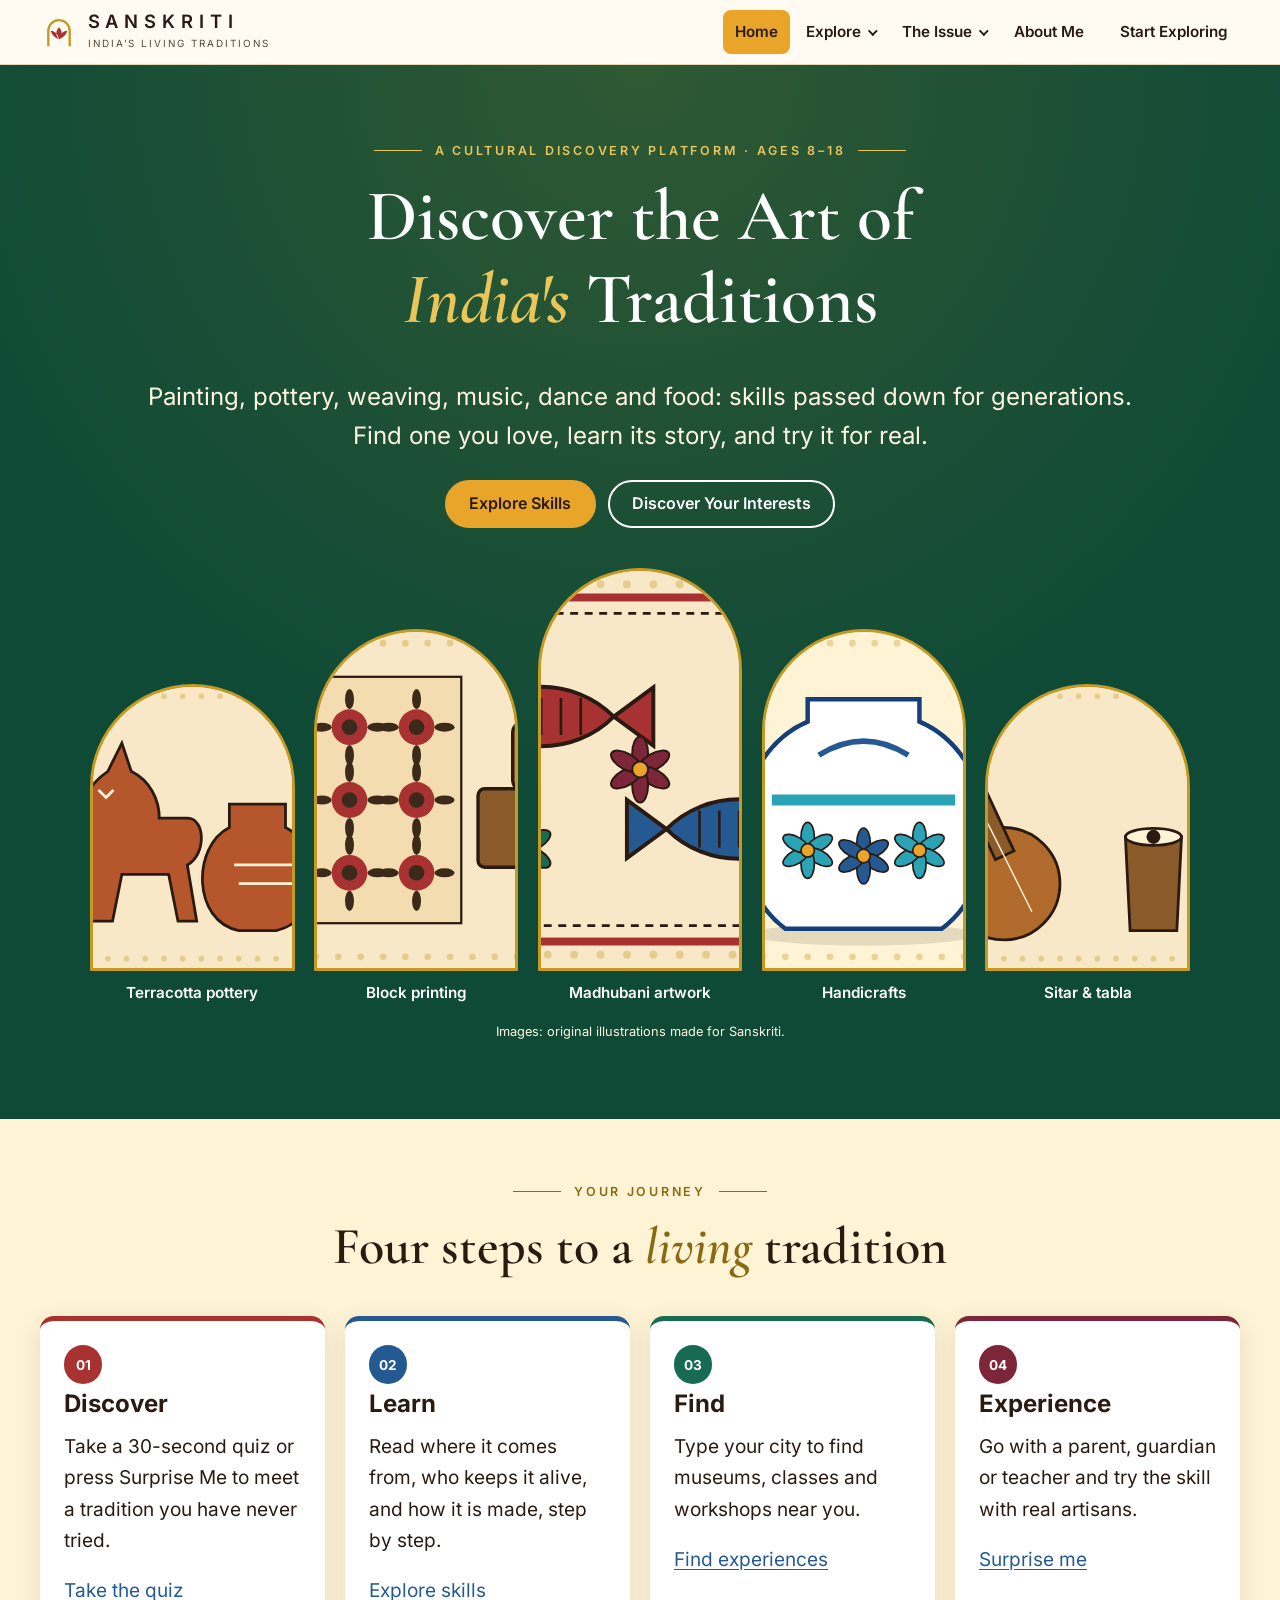
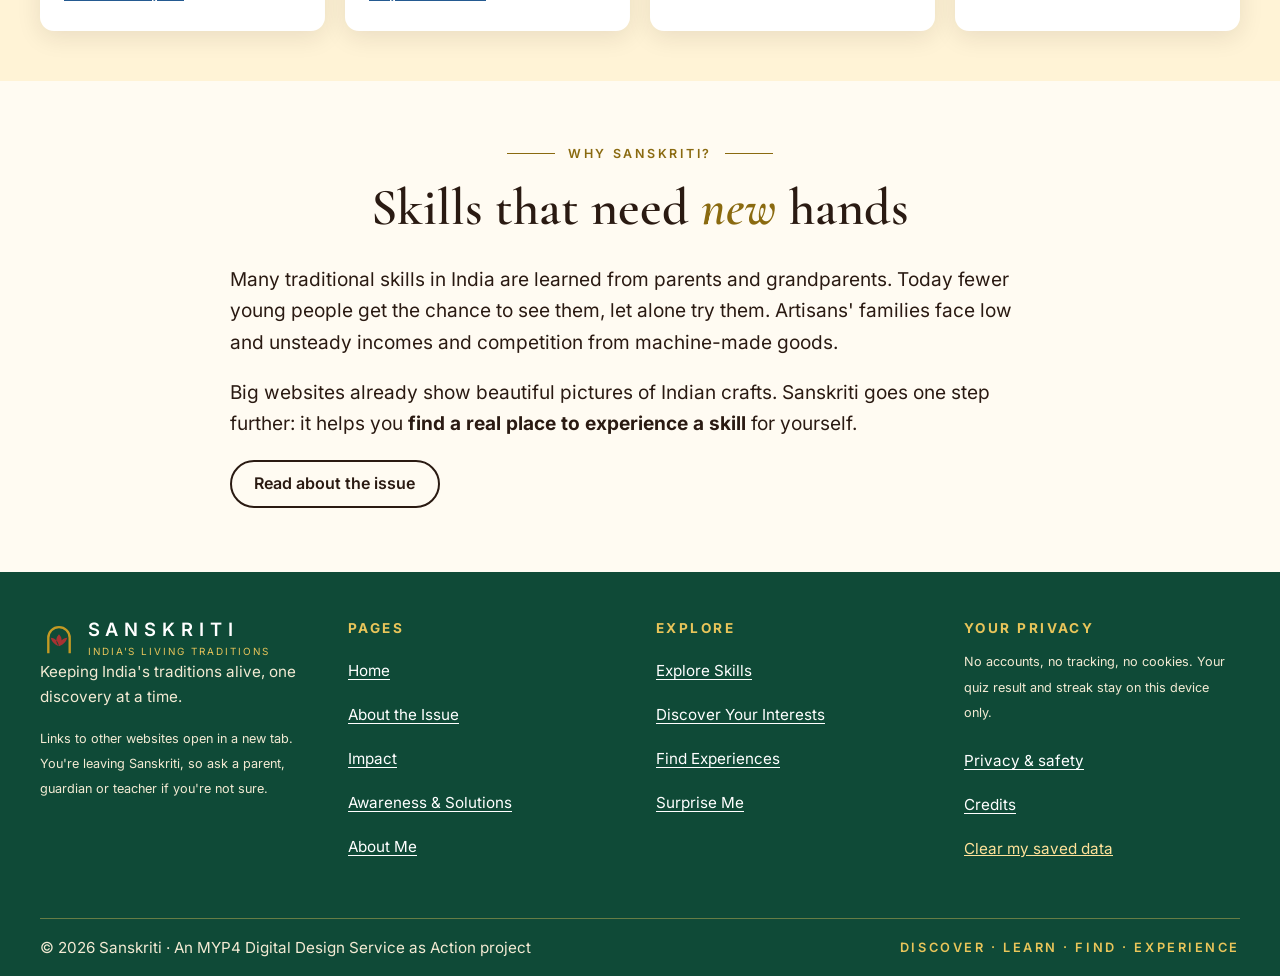
==== index.html @ 1e15ecbe "feat: home page with hero, five-arch row, journey strip and original illustrations Co-Authored-By: C" ====
<!doctype html>
<html lang="en">
<head>
<!-- @head (generated by tools/build-partials.mjs – edit there) -->
<meta charset="utf-8">
<meta name="viewport" content="width=device-width, initial-scale=1">
<meta http-equiv="Content-Security-Policy" content="default-src 'self'; script-src 'self' 'sha256-Du+OJKJSbdUgz5nrHeWWINvez6XKDDU/tyj/5c2uvwo='; style-src 'self'; img-src 'self' data:; font-src 'self'; connect-src 'self'; frame-src https://www.google.com; object-src 'none'; base-uri 'self'; form-action 'self'">
<meta name="referrer" content="strict-origin-when-cross-origin">
<title>Sanskriti – Discover India's Living Traditions</title>
<meta name="description" content="A friendly guide for ages 8–18 to discover, learn, find and experience traditional Indian arts, crafts, music, dance and food.">
<meta name="theme-color" content="#0F4A37">
<meta property="og:type" content="website">
<meta property="og:site_name" content="Sanskriti">
<meta property="og:title" content="Sanskriti – Discover India's Living Traditions">
<meta property="og:description" content="A friendly guide for ages 8–18 to discover, learn, find and experience traditional Indian arts, crafts, music, dance and food.">
<meta name="twitter:card" content="summary_large_image">
<meta property="og:image" content="assets/img/share.png">
<link rel="icon" href="assets/icons/favicon.svg" type="image/svg+xml">
<link rel="icon" href="assets/icons/favicon-32.png" sizes="32x32" type="image/png">
<link rel="apple-touch-icon" href="assets/icons/apple-touch-icon.png">
<link rel="manifest" href="manifest.webmanifest">
<link rel="preload" href="assets/fonts/cormorant-garamond-latin-600-normal.woff2" as="font" type="font/woff2" crossorigin>
<link rel="preload" href="assets/fonts/inter-latin-400-normal.woff2" as="font" type="font/woff2" crossorigin>
<link rel="stylesheet" href="assets/css/site.css">
<script>document.documentElement.classList.add('js')</script>
<script type="module" src="assets/js/main.js"></script>
<script type="application/ld+json">{"@context":"https://schema.org","@graph":[{"@type":"WebSite","name":"Sanskriti – India's Living Traditions","inLanguage":"en","description":"A friendly guide for ages 8–18 to discover, learn, find and experience traditional Indian arts, crafts, music, dance and food."},{"@type":"CreativeWork","name":"Sanskriti","about":"Traditional Indian arts, crafts, music, dance and food","audience":{"@type":"Audience","audienceType":"Young people aged 8–18"},"creator":{"@type":"Person","name":"Agastya"},"educationalUse":"MYP4 Digital Design project","isAccessibleForFree":true,"license":"https://opensource.org/licenses/MIT"}]}</script>
<!-- /@head -->
</head>
<body>
<!-- @header -->
<a class="skip-link" href="#main">Skip to content</a>
<header class="site-header">
  <div class="container header-inner">
    <a class="brand" href="index.html" aria-current="page"><svg viewBox="0 0 64 64" aria-hidden="true" focusable="false"><path d="M14 56V30a18 18 0 0 1 36 0v26" fill="none" stroke="#C49A24" stroke-width="4"/><path d="M32 24c-6 6-6 14 0 20 6-6 6-14 0-20Zm0 20c-8-2-12-8-14-14 8 0 12 6 14 14Zm0 0c8-2 12-8 14-14-8 0-12 6-14 14Z" fill="#A83232"/></svg><span><span class="brand-name">SANSKRITI</span><span class="brand-tag">INDIA'S LIVING TRADITIONS</span></span></a>
    <a class="streak" href="about.html#privacy" data-streak><span aria-hidden="true">🪔</span><span data-streak-text>0-day streak</span></a>
    <button class="menu-toggle btn btn-secondary" type="button" aria-expanded="false" aria-controls="site-nav"><span data-label>Menu</span></button>
    <nav id="site-nav" class="site-nav" aria-label="Main">
      <ul class="nav-list">
        <li><a href="index.html" aria-current="page">Home</a></li>
        <li class="has-sub"><button class="sub-toggle" type="button" aria-expanded="false" aria-controls="sub-explore">Explore</button>
          <ul class="sub" id="sub-explore">
            <li><a href="skills.html">Explore Skills</a></li>
            <li><a href="quiz.html">Discover Your Interests</a></li>
            <li><a href="experiences.html">Find Experiences</a></li>
            <li><a href="surprise.html">Surprise Me</a></li>
          </ul></li>
        <li class="has-sub"><button class="sub-toggle" type="button" aria-expanded="false" aria-controls="sub-issue">The Issue</button>
          <ul class="sub" id="sub-issue">
            <li><a href="issue.html">About the Issue</a></li>
            <li><a href="impact.html">Impact</a></li>
            <li><a href="solutions.html">Awareness &amp; Solutions</a></li>
          </ul></li>
        <li><a href="about.html">About Me</a></li>
        <li class="nav-cta"><a class="btn btn-primary" href="quiz.html">Start Exploring</a></li>
      </ul>
    </nav>
  </div>
</header>
<!-- /@header -->
<main id="main">
  <section class="hero on-dark" aria-labelledby="hero-title">
    <div class="container">
      <p class="eyebrow">A cultural discovery platform · Ages 8–18</p>
      <h1 id="hero-title">Discover the Art of <em>India's</em> Traditions</h1>
      <p class="lead">Painting, pottery, weaving, music, dance and food: skills passed down for generations. Find one you love, learn its story, and try it for real.</p>
      <div class="btn-row center"><a class="btn btn-primary" href="skills.html">Explore Skills</a><a class="btn btn-secondary" href="quiz.html">Discover Your Interests</a></div>
      <p class="match-banner" id="match-banner" role="status">Your match: <a href="quiz.html">your top tradition</a>. <a href="quiz.html">Retake the quiz</a></p>
      <ul class="arches" aria-label="Five traditions to start with">
        <li><a class="arch" href="skill.html?id=terracotta"><span class="arch-shape"><img src="assets/img/skills/terracotta.svg" alt="" width="400" height="300" decoding="async"></span><span class="arch-label">Terracotta pottery</span></a></li>
        <li><a class="arch" href="skill.html?id=bagru"><span class="arch-shape"><img src="assets/img/skills/bagru.svg" alt="" width="400" height="300" decoding="async"></span><span class="arch-label">Block printing</span></a></li>
        <li><a class="arch" href="skill.html?id=madhubani"><span class="arch-shape"><img src="assets/img/skills/madhubani.svg" alt="" width="400" height="300" fetchpriority="high"></span><span class="arch-label">Madhubani artwork</span></a></li>
        <li><a class="arch" href="skill.html?id=blue-pottery"><span class="arch-shape"><img src="assets/img/skills/blue-pottery.svg" alt="" width="400" height="300" decoding="async"></span><span class="arch-label">Handicrafts</span></a></li>
        <li><a class="arch" href="skill.html?id=sitar-tabla"><span class="arch-shape"><img src="assets/img/skills/sitar-tabla.svg" alt="" width="400" height="300" decoding="async"></span><span class="arch-label">Sitar &amp; tabla</span></a></li>
      </ul>
      <p class="arch-credit">Images: original illustrations made for Sanskriti.</p>
    </div>
  </section>

  <section class="reading" aria-labelledby="journey-title">
    <div class="container">
      <p class="eyebrow">Your journey</p>
      <h2 id="journey-title" class="center">Four steps to a <em>living</em> tradition</h2>
      <ol class="grid journey">
        <li class="card c-red reveal"><span class="badge">01</span><h3>Discover</h3><p>Take a 30-second quiz or press Surprise Me to meet a tradition you have never tried.</p><a href="quiz.html">Take the quiz</a></li>
        <li class="card c-blue reveal"><span class="badge">02</span><h3>Learn</h3><p>Read where it comes from, who keeps it alive, and how it is made, step by step.</p><a href="skills.html">Explore skills</a></li>
        <li class="card c-green reveal"><span class="badge">03</span><h3>Find</h3><p>Type your city to find museums, classes and workshops near you.</p><a href="experiences.html">Find experiences</a></li>
        <li class="card c-maroon reveal"><span class="badge">04</span><h3>Experience</h3><p>Go with a parent, guardian or teacher and try the skill with real artisans.</p><a href="surprise.html">Surprise me</a></li>
      </ol>
    </div>
  </section>

  <section aria-labelledby="why-title">
    <div class="narrow">
      <p class="eyebrow">Why Sanskriti?</p>
      <h2 id="why-title" class="center">Skills that need <em>new</em> hands</h2>
      <p>Many traditional skills in India are learned from parents and grandparents. Today fewer young people get the chance to see them, let alone try them. Artisans' families face low and unsteady incomes and competition from machine-made goods.</p>
      <p>Big websites already show beautiful pictures of Indian crafts. Sanskriti goes one step further: it helps you <strong>find a real place to experience a skill</strong> for yourself.</p>
      <div class="btn-row"><a class="btn btn-secondary" href="issue.html">Read about the issue</a></div>
    </div>
  </section>
</main>
<!-- @footer -->
<footer class="site-footer on-dark">
  <div class="container footer-grid">
    <div>
      <a class="brand" href="index.html"><svg viewBox="0 0 64 64" aria-hidden="true" focusable="false"><path d="M14 56V30a18 18 0 0 1 36 0v26" fill="none" stroke="#C49A24" stroke-width="4"/><path d="M32 24c-6 6-6 14 0 20 6-6 6-14 0-20Zm0 20c-8-2-12-8-14-14 8 0 12 6 14 14Zm0 0c8-2 12-8 14-14-8 0-12 6-14 14Z" fill="#A83232"/></svg><span><span class="brand-name">SANSKRITI</span><span class="brand-tag">INDIA'S LIVING TRADITIONS</span></span></a>
      <p>Keeping India's traditions alive, one discovery at a time.</p>
      <p><small>Links to other websites open in a new tab. You're leaving Sanskriti, so ask a parent, guardian or teacher if you're not sure.</small></p>
    </div>
    <div><h2>Pages</h2><ul>
      <li><a href="index.html">Home</a></li><li><a href="issue.html">About the Issue</a></li><li><a href="impact.html">Impact</a></li><li><a href="solutions.html">Awareness &amp; Solutions</a></li><li><a href="about.html">About Me</a></li></ul></div>
    <div><h2>Explore</h2><ul>
      <li><a href="skills.html">Explore Skills</a></li><li><a href="quiz.html">Discover Your Interests</a></li><li><a href="experiences.html">Find Experiences</a></li><li><a href="surprise.html">Surprise Me</a></li></ul></div>
    <div><h2>Your privacy</h2>
      <p><small>No accounts, no tracking, no cookies. Your quiz result and streak stay on this device only.</small></p>
      <ul><li><a href="about.html#privacy">Privacy &amp; safety</a></li><li><a href="about.html#credits">Credits</a></li></ul>
      <button type="button" class="linklike" data-clear-data hidden>Clear my saved data</button>
      <p id="clear-status" role="status"></p>
    </div>
  </div>
  <div class="container footer-strip">
    <span>© 2026 Sanskriti · An MYP4 Digital Design Service as Action project</span>
    <span class="journey-strip">Discover · Learn · Find · Experience</span>
  </div>
</footer>
<!-- /@footer -->
<script type="module" src="assets/js/home.js"></script>
</body>
</html>
---- assets/css/site.css ----
/* Generated by tools/build-partials.mjs from tokens/base/components/pages.css – edit those files. */
/* ==== tokens.css ==== */
/* Sanskriti design tokens. Palette hex values come from the project specification. */
@font-face{font-family:"Cormorant Garamond";font-style:normal;font-weight:600;font-display:swap;src:url("../fonts/cormorant-garamond-latin-600-normal.woff2") format("woff2")}
@font-face{font-family:"Cormorant Garamond";font-style:italic;font-weight:600;font-display:swap;src:url("../fonts/cormorant-garamond-latin-600-italic.woff2") format("woff2")}
@font-face{font-family:"Inter";font-style:normal;font-weight:400;font-display:swap;src:url("../fonts/inter-latin-400-normal.woff2") format("woff2")}
@font-face{font-family:"Inter";font-style:normal;font-weight:600;font-display:swap;src:url("../fonts/inter-latin-600-normal.woff2") format("woff2")}
@font-face{font-family:"Inter";font-style:normal;font-weight:700;font-display:swap;src:url("../fonts/inter-latin-700-normal.woff2") format("woff2")}

:root{
  /* Northern palette */
  --north-red:#A83232; --north-saffron:#E8A52A; --north-blue:#245A91; --north-cream:#F8E8C8;
  /* Southern palette */
  --south-green:#176B50; --south-gold:#C49A24; --south-maroon:#7D263A; --south-ivory:#FFF3D6;
  /* Accessible text variants (decorative originals above are kept for fills/borders) */
  --south-gold-text:#8A6A10;      /* gold as text on light backgrounds */
  --north-saffron-text:#8F5A00;   /* saffron as text on light backgrounds */
  --south-green-deep:#0F4A37;     /* hero / footer background, so gold text passes */
  /* Themed bands */
  --band-pink:#8E1F5A; --band-indigo:#22306B; --band-teal:#0B5B63;
  /* Neutrals */
  --page:#FFFBF2; --ink:#2A1A12; --ink-soft:#5A4636; --white:#FFFFFF; --line:#E6D6B4;
  /* Type */
  --font-serif:"Cormorant Garamond",Georgia,"Times New Roman",serif;
  --font-sans:"Inter",system-ui,-apple-system,"Segoe UI",Roboto,sans-serif;
  --step-0:clamp(1.0625rem,1rem + .3vw,1.1875rem);
  --step-1:clamp(1.25rem,1.1rem + .6vw,1.5rem);
  --step-2:clamp(1.6rem,1.3rem + 1.4vw,2.25rem);
  --step-3:clamp(2rem,1.5rem + 2.4vw,3.25rem);
  --step-4:clamp(2.4rem,1.7rem + 3.6vw,4.5rem);
  --measure:68ch;
  --radius:14px;
  --shadow:0 6px 24px rgba(42,26,18,.10);
  --focus:3px solid #1A5FB4;
}

/* ==== base.css ==== */
*,*::before,*::after{box-sizing:border-box}
html{-webkit-text-size-adjust:100%;scroll-padding-top:5rem}
body{margin:0;background:var(--page);color:var(--ink);font-family:var(--font-sans);font-size:var(--step-0);line-height:1.65}
img,svg{max-width:100%;height:auto;display:block}
h1,h2,h3{font-family:var(--font-serif);font-weight:600;line-height:1.15;margin:0 0 .5em;color:inherit}
h1{font-size:var(--step-4)} h2{font-size:var(--step-3)} h3{font-size:var(--step-1);font-family:var(--font-sans);font-weight:700;line-height:1.3}
h1 em,h2 em{font-style:italic;color:var(--south-gold-text)}
.on-dark h1 em,.on-dark h2 em{color:#E9C55A}
p,li{max-width:var(--measure)}
p{margin:0 0 1em}
a{color:var(--north-blue);text-underline-offset:.18em}
a:hover{color:var(--south-maroon)}
:focus-visible{outline:var(--focus);outline-offset:3px;border-radius:4px}
.on-dark :focus-visible{outline-color:#FFD76A}
.skip-link{position:absolute;left:1rem;top:-4rem;z-index:100;background:var(--ink);color:#fff;padding:.75rem 1rem;border-radius:8px;font-weight:600}
.skip-link:focus{top:1rem;color:#fff}
.visually-hidden{position:absolute!important;width:1px;height:1px;padding:0;margin:-1px;overflow:hidden;clip:rect(0 0 0 0);white-space:nowrap;border:0}
.container{width:min(100% - 2rem,1200px);margin-inline:auto}
.narrow{width:min(100% - 2rem,820px);margin-inline:auto}
section{padding-block:clamp(2.5rem,5vw,4.5rem)}
.reading{background:var(--south-ivory)}
.cream{background:var(--north-cream)}
.center{text-align:center}.center p{margin-inline:auto}
.lead{font-size:var(--step-1);color:var(--ink-soft)}
.source{font-size:.875rem;color:var(--ink-soft)}
@media (prefers-reduced-motion:reduce){*,*::before,*::after{animation:none!important;transition:none!important;scroll-behavior:auto!important}}

/* ==== components.css ==== */
/* ---------- Buttons ---------- */
.btn{display:inline-flex;align-items:center;justify-content:center;gap:.5rem;min-height:48px;min-width:44px;padding:.7rem 1.4rem;border-radius:999px;font:600 1rem/1.2 var(--font-sans);text-decoration:none;cursor:pointer;border:2px solid transparent;transition:transform .15s ease,background-color .15s ease}
.btn:hover{transform:translateY(-1px)}
.btn-primary{background:var(--north-saffron);color:var(--ink);border-color:var(--north-saffron)}
.btn-primary:hover{background:#F2B94A;color:var(--ink)}
.btn-secondary{background:transparent;color:var(--ink);border-color:var(--ink)}
.btn-secondary:hover{background:var(--ink);color:#fff}
.on-dark .btn-secondary{color:#fff;border-color:#fff}
.on-dark .btn-secondary:hover{background:#fff;color:var(--ink)}
.btn-row{display:flex;flex-wrap:wrap;gap:.75rem;margin-top:1.25rem}
.center .btn-row{justify-content:center}
.linklike{background:none;border:0;padding:.5rem 0;min-height:44px;font:inherit;color:var(--north-blue);text-decoration:underline;cursor:pointer}
.on-dark .linklike{color:#FFE29A}

/* ---------- Header ---------- */
.site-header{position:sticky;top:0;z-index:50;background:rgba(255,251,242,.97);border-bottom:1px solid var(--line);backdrop-filter:saturate(1.2) blur(6px)}
.header-inner{display:flex;align-items:center;gap:1rem;min-height:64px}
.brand{display:flex;align-items:center;gap:.6rem;text-decoration:none;color:var(--ink);margin-right:auto}
.brand svg{width:38px;height:38px;flex:none}
.brand-name{display:block;font:600 1.15rem/1 var(--font-sans);letter-spacing:.32em}
.brand-tag{display:block;font-size:.62rem;letter-spacing:.2em;color:var(--ink-soft);margin-top:.3rem}
.streak{display:none;align-items:center;gap:.3rem;font-size:.85rem;font-weight:600;background:var(--north-cream);border:1px solid var(--south-gold);color:var(--ink);border-radius:999px;padding:.3rem .7rem}
.streak.is-on{display:inline-flex}
.menu-toggle{display:none}
.nav-list{list-style:none;margin:0;padding:0;display:flex;flex-wrap:wrap;align-items:center;gap:.25rem}
.nav-list a,.sub-toggle{display:flex;align-items:center;min-height:44px;padding:.4rem .75rem;border-radius:8px;color:var(--ink);text-decoration:none;font:600 .95rem/1.2 var(--font-sans);background:none;border:0;cursor:pointer}
.nav-list a:hover,.sub-toggle:hover{background:var(--north-cream);color:var(--ink)}
.nav-list a[aria-current="page"],.has-sub.is-current>.sub-toggle{background:var(--north-saffron);color:var(--ink)}
.sub-toggle::after{content:"";width:.45em;height:.45em;margin-left:.45em;border-right:2px solid currentColor;border-bottom:2px solid currentColor;transform:rotate(45deg) translateY(-2px)}
.has-sub{position:relative}
.sub{list-style:none;margin:0;padding:.4rem;position:absolute;top:100%;left:0;min-width:15rem;background:#fff;border:1px solid var(--line);border-radius:12px;box-shadow:var(--shadow);display:none}
.has-sub:hover>.sub,.has-sub:focus-within>.sub,.sub-toggle[aria-expanded="true"]+.sub{display:block}
.js .has-sub:hover>.sub{display:none}
.js .sub-toggle[aria-expanded="true"]+.sub{display:block}
.nav-cta{margin-left:.5rem}
@media (max-width:899px){
  .js .menu-toggle{display:inline-flex}
  .js .site-nav{display:none;position:absolute;left:0;right:0;top:100%;background:var(--page);border-bottom:1px solid var(--line);box-shadow:var(--shadow);max-height:calc(100vh - 64px);overflow:auto}
  .js .site-nav.is-open{display:block}
  .js .nav-list{flex-direction:column;align-items:stretch;padding:1rem}
  .js .sub{position:static;box-shadow:none;border:0;padding-left:1rem}
  .nav-cta{margin:.5rem 0 0}
  .header-inner{flex-wrap:wrap}
  html:not(.js) .site-nav{width:100%;padding-bottom:.5rem}
  .brand-tag{display:none}
}

/* ---------- Eyebrow ---------- */
.eyebrow{display:flex;align-items:center;justify-content:center;gap:.8rem;font:600 .78rem/1.4 var(--font-sans);letter-spacing:.22em;text-transform:uppercase;color:var(--south-gold-text);margin:0 auto 1rem;max-width:none;text-align:center}
.eyebrow::before,.eyebrow::after{content:"";height:1px;flex:0 1 3rem;background:currentColor}
.on-dark .eyebrow{color:#E9C55A}
.eyebrow.left{justify-content:flex-start}

/* ---------- Bands (themed page headers) ---------- */
.band{position:relative;color:#fff;overflow:hidden;padding-block:clamp(2.5rem,6vw,4.5rem) clamp(3rem,6vw,5rem)}
.band p{color:#FFF6E2}
.band .art{position:absolute;right:max(1rem,4vw);bottom:0;width:clamp(120px,22vw,280px);opacity:.9;pointer-events:none}
.band .band-text{position:relative;max-width:40rem}
.band::after{content:"";position:absolute;left:0;right:0;bottom:0;height:14px}
.band-home{background:var(--south-green-deep)}
.band-issue{background:var(--band-pink)}
.band-issue::after{background:repeating-linear-gradient(135deg,#E8A52A 0 8px,#8E1F5A 8px 14px,#F8E8C8 14px 20px,#8E1F5A 20px 26px)}
.band-impact{background:var(--band-indigo)}
.band-impact::after{background:linear-gradient(135deg,transparent 33%,#E8A52A 33% 50%,transparent 50%) 0 0/20px 14px,linear-gradient(45deg,transparent 33%,#F8E8C8 33% 50%,transparent 50%) 10px 0/20px 14px}
.band-solutions{background:var(--south-maroon)}
.band-solutions::after{background:linear-gradient(#C49A24 0 4px,#176B50 4px 10px,#C49A24 10px)}
.band-about{background:var(--band-teal)}
.band-about::after{background:radial-gradient(circle,#FFF3D6 2px,transparent 3px) 0 0/16px 14px}
.band-explore{background:var(--north-blue)}
.band-explore::after{background:repeating-linear-gradient(90deg,#E8A52A 0 12px,#245A91 12px 18px)}
.breadcrumb ol{list-style:none;display:flex;flex-wrap:wrap;gap:.4rem;padding:0;margin:0 0 1.25rem;font-size:.9rem}
.breadcrumb li+li::before{content:"/";margin-right:.4rem;opacity:.8}
.breadcrumb a{color:#FFE29A}
.breadcrumb [aria-current]{color:#fff}

/* ---------- Arches ---------- */
.arches{display:grid;grid-template-columns:repeat(5,1fr);gap:clamp(.5rem,1.5vw,1.25rem);align-items:end;max-width:1100px;margin:2.5rem auto 0;padding:0;list-style:none}
.arch{display:flex;flex-direction:column;text-decoration:none;color:inherit}
.arch-shape{border-radius:999px 999px 10px 10px;overflow:hidden;border:3px solid var(--south-gold);background:var(--north-cream);transition:transform .2s ease}
.arch:hover .arch-shape{transform:translateY(-4px)}
.arch-shape svg{width:100%;height:100%;object-fit:cover}
.arch-label{display:block;text-align:center;font-weight:600;font-size:.95rem;margin-top:.6rem;color:#fff}
.arches li:nth-child(1) .arch-shape,.arches li:nth-child(5) .arch-shape{aspect-ratio:3/4.2}
.arches li:nth-child(2) .arch-shape,.arches li:nth-child(4) .arch-shape{aspect-ratio:3/5}
.arches li:nth-child(3) .arch-shape{aspect-ratio:3/5.9}
.arch-credit{text-align:center;font-size:.8rem;color:#EADFC6;margin-top:1rem}
@media (max-width:699px){.arches{grid-template-columns:repeat(2,1fr);align-items:start}.arches li:nth-child(3){grid-column:1/-1;width:60%;margin-inline:auto}.arches li .arch-shape{aspect-ratio:3/4!important}}

/* ---------- Cards ---------- */
.grid{display:grid;gap:1.25rem;grid-template-columns:repeat(auto-fit,minmax(min(100%,16rem),1fr));padding:0;list-style:none;margin:1.5rem 0 0}
.card{position:relative;background:#fff;border-radius:var(--radius);box-shadow:var(--shadow);padding:1.5rem;border-top:5px solid var(--c,var(--south-gold))}
.card h3{margin-top:.25rem}
.card p:last-child{margin-bottom:0}
.badge{display:inline-grid;place-items:center;width:2.4rem;height:2.4rem;border-radius:50%;background:var(--c,var(--south-gold));color:#fff;font:700 .85rem var(--font-sans)}
.c-red{--c:var(--north-red)}.c-blue{--c:var(--north-blue)}.c-green{--c:var(--south-green)}.c-maroon{--c:var(--south-maroon)}.c-gold{--c:#8A6A10}.c-teal{--c:var(--band-teal)}
.journey{counter-reset:j}
.tag{display:inline-block;font-size:.8rem;font-weight:600;padding:.2rem .65rem;border-radius:999px;background:var(--north-cream);color:var(--ink);margin:0 .3rem .3rem 0}

/* Skill cards */
.skill-card{display:flex;flex-direction:column;background:#fff;border-radius:var(--radius);box-shadow:var(--shadow);overflow:hidden;text-decoration:none;color:inherit;height:100%}
.skill-card .thumb{aspect-ratio:4/3;background:var(--north-cream);border-bottom:3px solid var(--south-gold)}
.skill-card .thumb svg{width:100%;height:100%}
.skill-card .body{padding:1rem 1.25rem 1.25rem}
.skill-card h3{margin:.2rem 0 .4rem}
.skill-card p{font-size:.95rem;margin:0}
.skill-card:hover h3{text-decoration:underline}

/* Stat tiles */
.stats{display:grid;gap:1.25rem;grid-template-columns:repeat(auto-fit,minmax(min(100%,15rem),1fr));list-style:none;padding:0;margin:1.5rem 0 0}
.stat{background:#fff;border-radius:var(--radius);padding:1.5rem;box-shadow:var(--shadow);border-left:6px solid var(--band-indigo)}
.stat-num{display:block;font:600 var(--step-3)/1 var(--font-serif);color:var(--band-indigo)}
.stat p{margin:.6rem 0}

/* Quote */
.quote{background:var(--south-maroon);color:#fff;border-radius:var(--radius);padding:1.75rem 2rem;margin:1.5rem 0}
.quote blockquote{margin:0;font:italic 600 var(--step-1)/1.4 var(--font-serif)}
.quote figcaption{margin-top:1rem;font-size:.9rem;color:#FFE7C2}
.quote a{color:#FFE29A}

/* Split layout */
.split{display:grid;gap:2rem;align-items:center}
@media (min-width:900px){.split{grid-template-columns:1fr 1.3fr}}
.arch-figure{border-radius:999px 999px 14px 14px;overflow:hidden;border:4px solid var(--south-gold);max-width:340px;margin-inline:auto;aspect-ratio:3/4}
.arch-figure svg{width:100%;height:100%}

/* Forms */
label{font-weight:600;display:block;margin-bottom:.35rem}
input[type=text],select{font:inherit;width:100%;min-height:48px;padding:.6rem .8rem;border:2px solid var(--ink-soft);border-radius:10px;background:#fff;color:var(--ink)}
.field{margin-bottom:1rem}
.filters{display:grid;gap:1rem;grid-template-columns:repeat(auto-fit,minmax(min(100%,14rem),1fr));background:#fff;padding:1.25rem;border-radius:var(--radius);box-shadow:var(--shadow)}
.chips{display:flex;flex-wrap:wrap;gap:.5rem;border:0;padding:0;margin:0}
.chips legend{font-weight:600;margin-bottom:.4rem}
.chip{position:relative}
.chip input{position:absolute;opacity:0;inset:0;width:100%;height:100%;margin:0;cursor:pointer}
.chip span{display:inline-flex;align-items:center;min-height:44px;padding:.4rem 1rem;border-radius:999px;border:2px solid var(--ink-soft);font-weight:600;font-size:.95rem}
.chip input:checked+span{background:var(--south-green);border-color:var(--south-green);color:#fff}
.chip input:focus-visible+span{outline:var(--focus);outline-offset:2px}
.note{background:var(--north-cream);border-left:5px solid var(--north-saffron);padding:1rem 1.25rem;border-radius:8px;margin:1.25rem 0}
.note p:last-child{margin:0}
.ext::after{content:"";display:inline-block;width:.8em;height:.8em;margin-left:.25em;background:currentColor;-webkit-mask:url("data:image/svg+xml,%3Csvg xmlns='http://www.w3.org/2000/svg' viewBox='0 0 24 24'%3E%3Cpath d='M14 3h7v7h-2V6.4l-9.3 9.3-1.4-1.4L17.6 5H14V3zM5 5h6v2H5v12h12v-6h2v8H3V5h2z'/%3E%3C/svg%3E") center/contain no-repeat;mask:url("data:image/svg+xml,%3Csvg xmlns='http://www.w3.org/2000/svg' viewBox='0 0 24 24'%3E%3Cpath d='M14 3h7v7h-2V6.4l-9.3 9.3-1.4-1.4L17.6 5H14V3zM5 5h6v2H5v12h12v-6h2v8H3V5h2z'/%3E%3C/svg%3E") center/contain no-repeat}

/* ---------- Footer ---------- */
.site-footer{background:var(--south-green-deep);color:#F3EAD3;padding-top:3rem;font-size:.95rem}
.site-footer a{color:#fff}
.site-footer a:hover{color:#FFE29A}
.footer-grid{display:grid;gap:2rem;grid-template-columns:repeat(auto-fit,minmax(min(100%,13rem),1fr))}
.site-footer .brand{color:#fff}
.site-footer .brand-tag{color:#E9C55A;display:block}
.site-footer h2{font:700 .85rem var(--font-sans);letter-spacing:.18em;text-transform:uppercase;color:#E9C55A;margin-bottom:.8rem}
.site-footer ul{list-style:none;padding:0;margin:0}
.site-footer li a{display:inline-flex;min-height:44px;align-items:center}
.footer-strip{margin-top:2rem;border-top:1px solid rgba(233,197,90,.4);padding:1rem 0;display:flex;flex-wrap:wrap;gap:.5rem 1.5rem;justify-content:space-between;align-items:center}
.footer-strip .journey-strip{letter-spacing:.2em;text-transform:uppercase;font-weight:600;color:#E9C55A;font-size:.8rem}
.reveal{opacity:1}
.arch-shape img,.arch-figure img,.thumb img{width:100%;height:100%;object-fit:cover}
.btn-row.center{justify-content:center}
@media (prefers-reduced-motion:no-preference){.js .reveal{transform:translateY(14px);transition:transform .5s ease}.js .reveal.in{transform:none}}

/* ==== pages.css ==== */
/* Home hero */
.hero{background:var(--south-green-deep);color:#fff;padding-block:clamp(2.5rem,6vw,5rem) clamp(2.5rem,5vw,4rem);text-align:center;background-image:radial-gradient(circle at 50% 0,rgba(196,154,36,.18),transparent 60%)}
.hero h1{max-width:18ch;margin-inline:auto}
.hero p{color:#FFF6E2;margin-inline:auto}
.match-banner{display:none;margin:1.25rem auto 0;background:rgba(255,243,214,.12);border:1px solid #E9C55A;border-radius:12px;padding:.75rem 1rem;max-width:36rem}
.match-banner.is-on{display:block}
.match-banner a{color:#FFE29A}
/* Quiz */
.quiz{background:#fff;border-radius:var(--radius);box-shadow:var(--shadow);padding:clamp(1.25rem,4vw,2.5rem)}
.progress{height:10px;background:var(--north-cream);border-radius:999px;overflow:hidden;margin:.5rem 0 1.5rem}
.progress span{display:block;height:100%;background:var(--south-green);transition:width .3s ease}
.options{display:grid;gap:.75rem;grid-template-columns:repeat(auto-fit,minmax(min(100%,15rem),1fr));border:0;padding:0;margin:0}
.options legend{font:600 var(--step-2)/1.2 var(--font-serif);margin-bottom:1rem;padding:0}
.option{position:relative}
.option input{position:absolute;opacity:0;inset:0;width:100%;height:100%;margin:0;cursor:pointer}
.option span{display:flex;align-items:center;gap:.7rem;min-height:56px;padding:.8rem 1rem;border:2px solid var(--line);border-radius:12px;font-weight:600;background:var(--page)}
.option input:checked+span{border-color:var(--south-green);background:#E5F2EC}
.option input:focus-visible+span{outline:var(--focus);outline-offset:2px}
.quiz-nav{display:flex;justify-content:space-between;gap:1rem;margin-top:1.5rem;flex-wrap:wrap}
.results{display:grid;gap:1.25rem;grid-template-columns:repeat(auto-fit,minmax(min(100%,16rem),1fr));margin-top:1rem}
.result{background:var(--page);border-radius:var(--radius);padding:1.25rem;border:2px solid var(--line)}
.result.top{border-color:var(--south-gold);background:var(--south-ivory)}
.result .arch-figure{max-width:180px;margin-bottom:1rem}
/* Surprise */
.surprise-stage{min-height:8rem}
@media (prefers-reduced-motion:no-preference){.pop{animation:pop .45s ease}@keyframes pop{from{opacity:0;transform:scale(.94)}to{opacity:1;transform:none}}}
/* Skill detail */
.detail-hero{display:grid;gap:2rem;align-items:center}
@media (min-width:900px){.detail-hero{grid-template-columns:1fr 1.2fr}}
.steps{counter-reset:s;list-style:none;padding:0}
.steps li{counter-increment:s;position:relative;padding-left:3rem;margin-bottom:.9rem}
.steps li::before{content:counter(s,decimal-leading-zero);position:absolute;left:0;top:0;width:2.2rem;height:2.2rem;border-radius:50%;background:var(--south-green);color:#fff;display:grid;place-items:center;font:700 .8rem var(--font-sans)}
/* Experiences */
.map-wrap{position:relative;aspect-ratio:16/10;background:var(--north-cream);border-radius:var(--radius);overflow:hidden;border:2px solid var(--line)}
.map-wrap iframe{width:100%;height:100%;border:0}
.map-facade{display:grid;place-items:center;text-align:center;height:100%;padding:1.5rem}
.place{background:#fff;border-radius:var(--radius);box-shadow:var(--shadow);padding:1.25rem;border-top:5px solid var(--north-blue)}
.place .meta{font-size:.85rem;color:var(--ink-soft)}
/* Timeline */
.timeline{list-style:none;padding:0;display:grid;gap:1rem;grid-template-columns:repeat(auto-fit,minmax(min(100%,12rem),1fr))}
.timeline li{background:#fff;border-radius:var(--radius);padding:1.25rem;box-shadow:var(--shadow);border-top:5px solid var(--band-teal)}
.signature{font:italic 600 var(--step-2) var(--font-serif);color:var(--band-teal)}
.pledges{list-style:none;padding:0}
.pledges label{display:flex;gap:.8rem;align-items:flex-start;font-weight:600;padding:.6rem 0;min-height:44px;cursor:pointer}
.pledges input{width:1.5rem;height:1.5rem;flex:none;margin-top:.15rem;accent-color:var(--south-green)}
.notfound{min-height:60vh;display:grid;place-items:center;text-align:center}
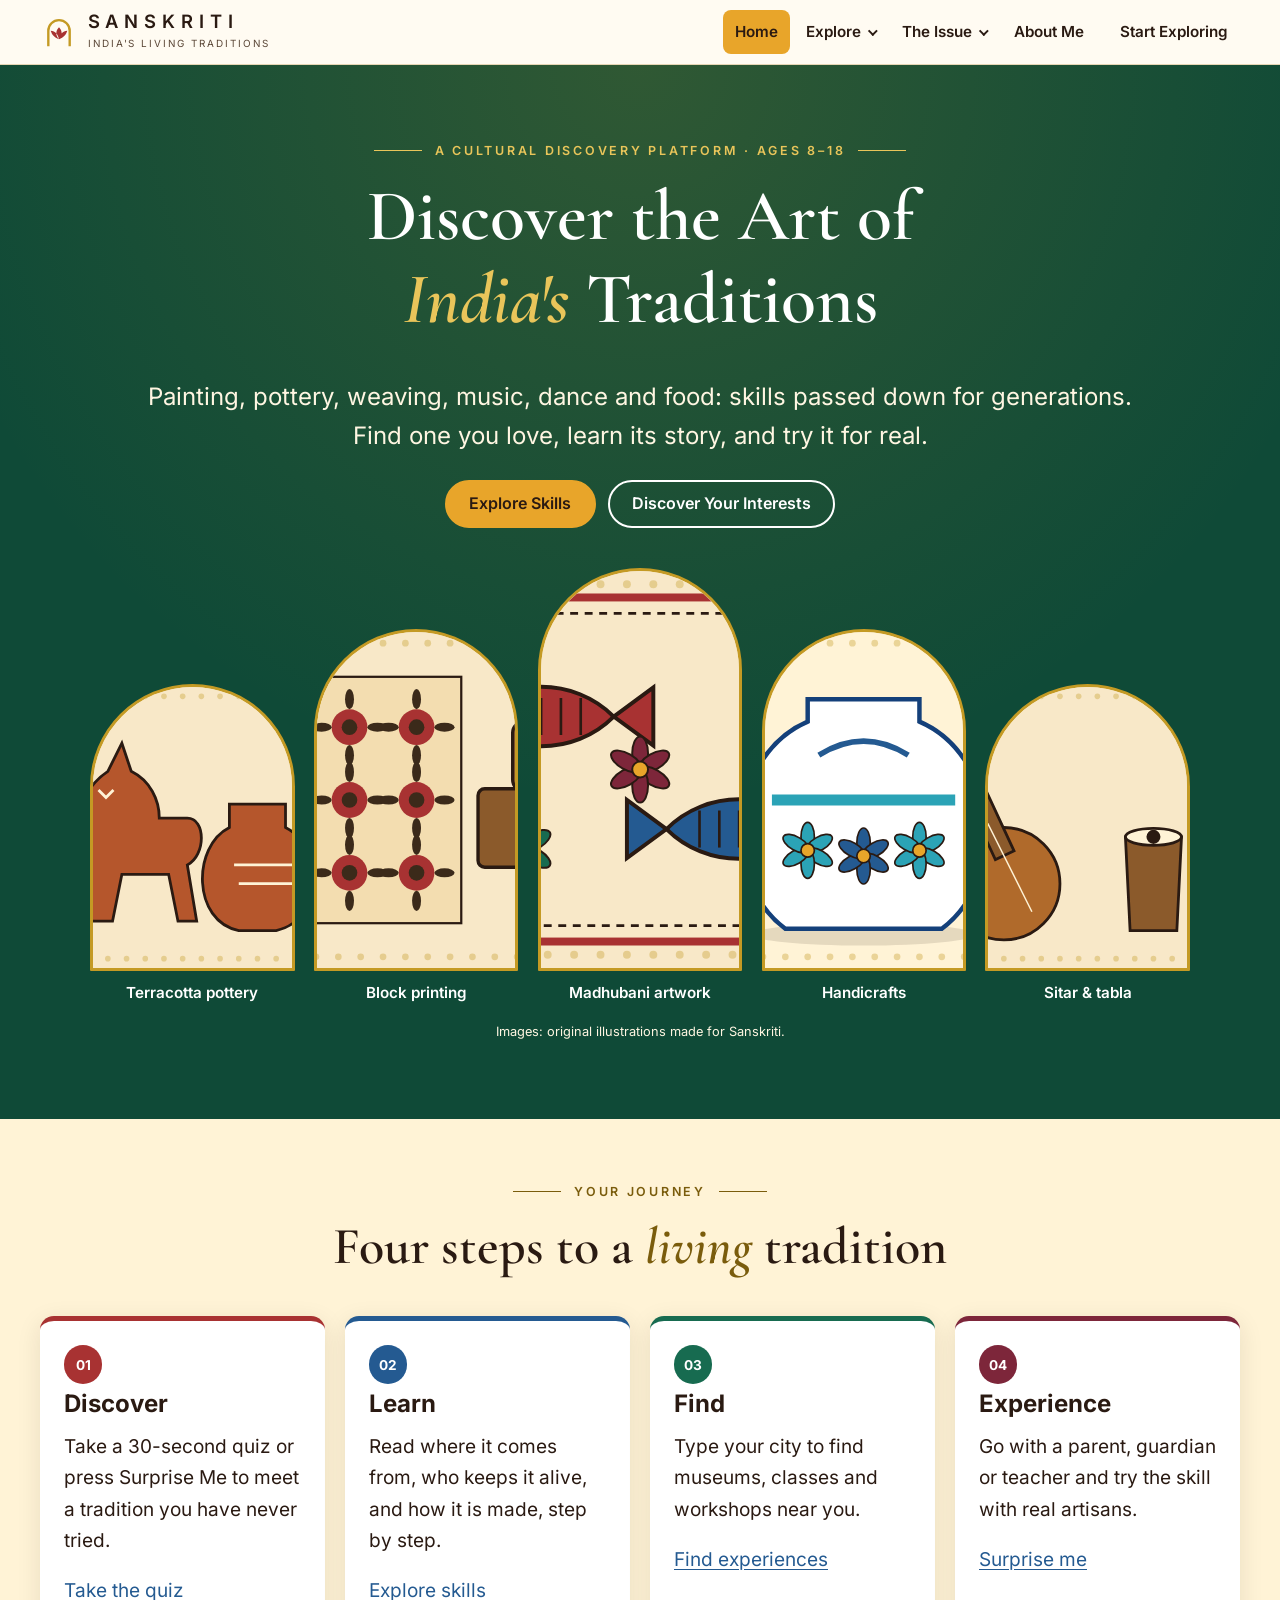
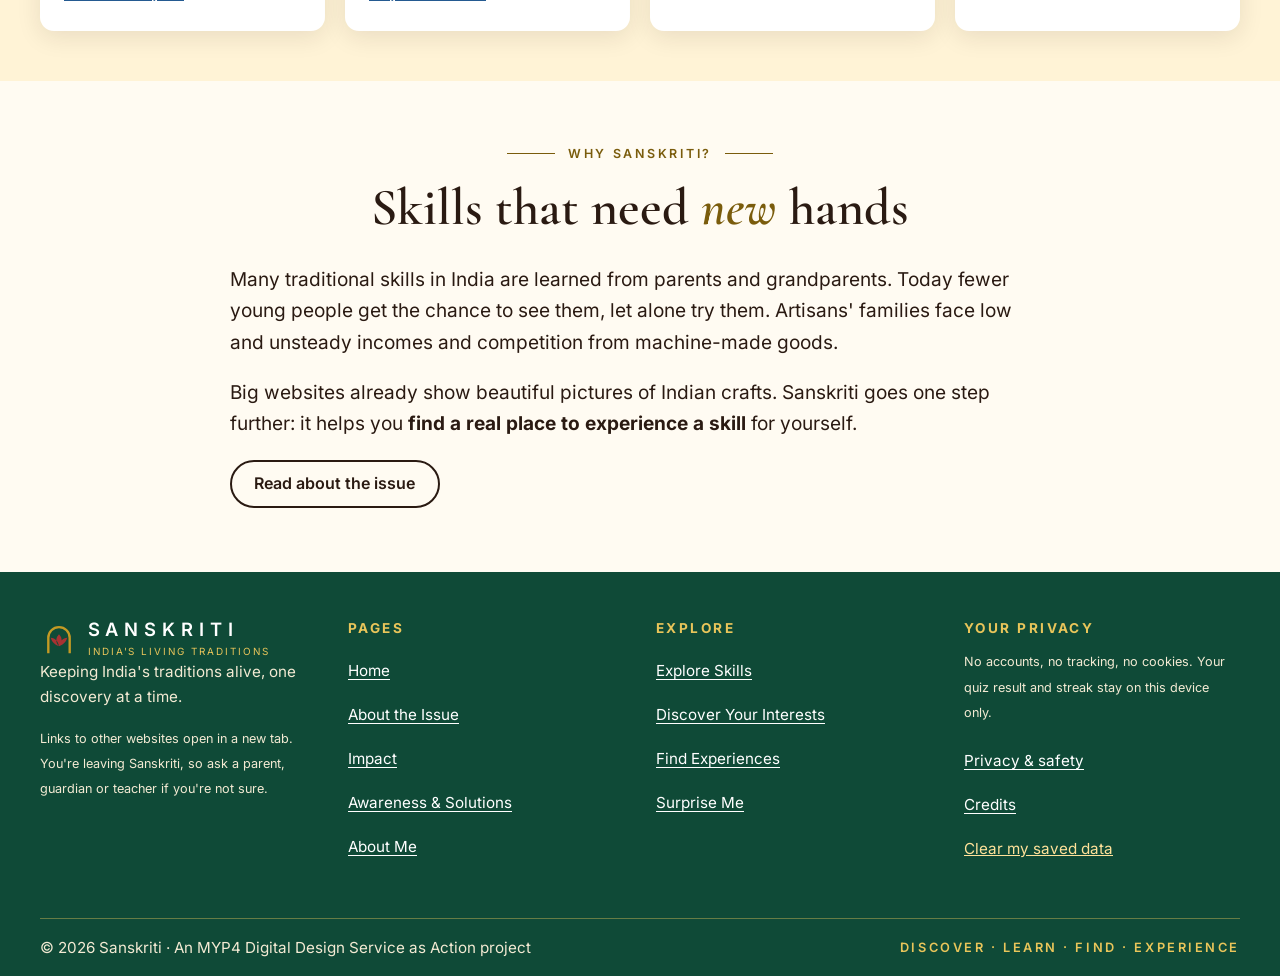
==== commit 2c97fbc3: "test: unit and end-to-end tests, local Pages-style server, HTML validation fixes Co-Authored-By: Cla" ====
--- a/index.html
+++ b/index.html
@@ -66,7 +66,8 @@
       <p class="lead">Painting, pottery, weaving, music, dance and food: skills passed down for generations. Find one you love, learn its story, and try it for real.</p>
       <div class="btn-row center"><a class="btn btn-primary" href="skills.html">Explore Skills</a><a class="btn btn-secondary" href="quiz.html">Discover Your Interests</a></div>
       <p class="match-banner" id="match-banner" role="status">Your match: <a href="quiz.html">your top tradition</a>. <a href="quiz.html">Retake the quiz</a></p>
-      <ul class="arches" aria-label="Five traditions to start with">
+      <h2 class="visually-hidden">Five traditions to start with</h2>
+      <ul class="arches">
         <li><a class="arch" href="skill.html?id=terracotta"><span class="arch-shape"><img src="assets/img/skills/terracotta.svg" alt="" width="400" height="300" decoding="async"></span><span class="arch-label">Terracotta pottery</span></a></li>
         <li><a class="arch" href="skill.html?id=bagru"><span class="arch-shape"><img src="assets/img/skills/bagru.svg" alt="" width="400" height="300" decoding="async"></span><span class="arch-label">Block printing</span></a></li>
         <li><a class="arch" href="skill.html?id=madhubani"><span class="arch-shape"><img src="assets/img/skills/madhubani.svg" alt="" width="400" height="300" fetchpriority="high"></span><span class="arch-label">Madhubani artwork</span></a></li>
--- a/assets/css/site.css
+++ b/assets/css/site.css
@@ -13,9 +13,10 @@
   /* Southern palette */
   --south-green:#176B50; --south-gold:#C49A24; --south-maroon:#7D263A; --south-ivory:#FFF3D6;
   /* Accessible text variants (decorative originals above are kept for fills/borders) */
-  --south-gold-text:#8A6A10;      /* gold as text on light backgrounds */
+  --south-gold-text:#7A5C0C;      /* gold as text on light backgrounds */
   --north-saffron-text:#8F5A00;   /* saffron as text on light backgrounds */
-  --south-green-deep:#0F4A37;     /* hero / footer background, so gold text passes */
+  --south-green-deep:#0F4A37;
+  --north-blue-deep:#1D4A78;      /* explore band background, so light-gold text passes */     /* hero / footer background, so gold text passes */
   /* Themed bands */
   --band-pink:#8E1F5A; --band-indigo:#22306B; --band-teal:#0B5B63;
   /* Neutrals */
@@ -84,7 +85,7 @@
 .brand svg{width:38px;height:38px;flex:none}
 .brand-name{display:block;font:600 1.15rem/1 var(--font-sans);letter-spacing:.32em}
 .brand-tag{display:block;font-size:.62rem;letter-spacing:.2em;color:var(--ink-soft);margin-top:.3rem}
-.streak{display:none;align-items:center;gap:.3rem;font-size:.85rem;font-weight:600;background:var(--north-cream);border:1px solid var(--south-gold);color:var(--ink);border-radius:999px;padding:.3rem .7rem}
+.streak{display:none;white-space:nowrap;text-decoration:none;align-items:center;gap:.3rem;font-size:.85rem;font-weight:600;background:var(--north-cream);border:1px solid var(--south-gold);color:var(--ink);border-radius:999px;padding:.3rem .7rem}
 .streak.is-on{display:inline-flex}
 .menu-toggle{display:none}
 .nav-list{list-style:none;margin:0;padding:0;display:flex;flex-wrap:wrap;align-items:center;gap:.25rem}
@@ -105,7 +106,11 @@
   .js .nav-list{flex-direction:column;align-items:stretch;padding:1rem}
   .js .sub{position:static;box-shadow:none;border:0;padding-left:1rem}
   .nav-cta{margin:.5rem 0 0}
-  .header-inner{flex-wrap:wrap}
+  html:not(.js) .header-inner{flex-wrap:wrap}
+  .header-inner{gap:.5rem}
+  .brand-name{letter-spacing:.2em}
+  .streak{padding:.25rem .55rem;font-size:.8rem}
+  .menu-toggle{padding:.5rem 1rem}
   html:not(.js) .site-nav{width:100%;padding-bottom:.5rem}
   .brand-tag{display:none}
 }
@@ -131,7 +136,7 @@
 .band-solutions::after{background:linear-gradient(#C49A24 0 4px,#176B50 4px 10px,#C49A24 10px)}
 .band-about{background:var(--band-teal)}
 .band-about::after{background:radial-gradient(circle,#FFF3D6 2px,transparent 3px) 0 0/16px 14px}
-.band-explore{background:var(--north-blue)}
+.band-explore{background:var(--north-blue-deep)}
 .band-explore::after{background:repeating-linear-gradient(90deg,#E8A52A 0 12px,#245A91 12px 18px)}
 .breadcrumb ol{list-style:none;display:flex;flex-wrap:wrap;gap:.4rem;padding:0;margin:0 0 1.25rem;font-size:.9rem}
 .breadcrumb li+li::before{content:"/";margin-right:.4rem;opacity:.8}
@@ -192,7 +197,7 @@
 label{font-weight:600;display:block;margin-bottom:.35rem}
 input[type=text],select{font:inherit;width:100%;min-height:48px;padding:.6rem .8rem;border:2px solid var(--ink-soft);border-radius:10px;background:#fff;color:var(--ink)}
 .field{margin-bottom:1rem}
-.filters{display:grid;gap:1rem;grid-template-columns:repeat(auto-fit,minmax(min(100%,14rem),1fr));background:#fff;padding:1.25rem;border-radius:var(--radius);box-shadow:var(--shadow)}
+.filters{display:grid;gap:1.25rem;grid-template-columns:1fr;align-items:start;background:#fff;padding:1.25rem;border-radius:var(--radius);box-shadow:var(--shadow)}
 .chips{display:flex;flex-wrap:wrap;gap:.5rem;border:0;padding:0;margin:0}
 .chips legend{font-weight:600;margin-bottom:.4rem}
 .chip{position:relative}
@@ -220,6 +225,8 @@
 .arch-shape img,.arch-figure img,.thumb img{width:100%;height:100%;object-fit:cover}
 .btn-row.center{justify-content:center}
 @media (prefers-reduced-motion:no-preference){.js .reveal{transform:translateY(14px);transition:transform .5s ease}.js .reveal.in{transform:none}}
+@media (min-width:900px){.filters{grid-template-columns:1.4fr 1fr auto}}
+@media (max-width:420px){.brand-name{letter-spacing:.12em;font-size:1rem}.brand svg{width:32px;height:32px}}
 
 /* ==== pages.css ==== */
 /* Home hero */
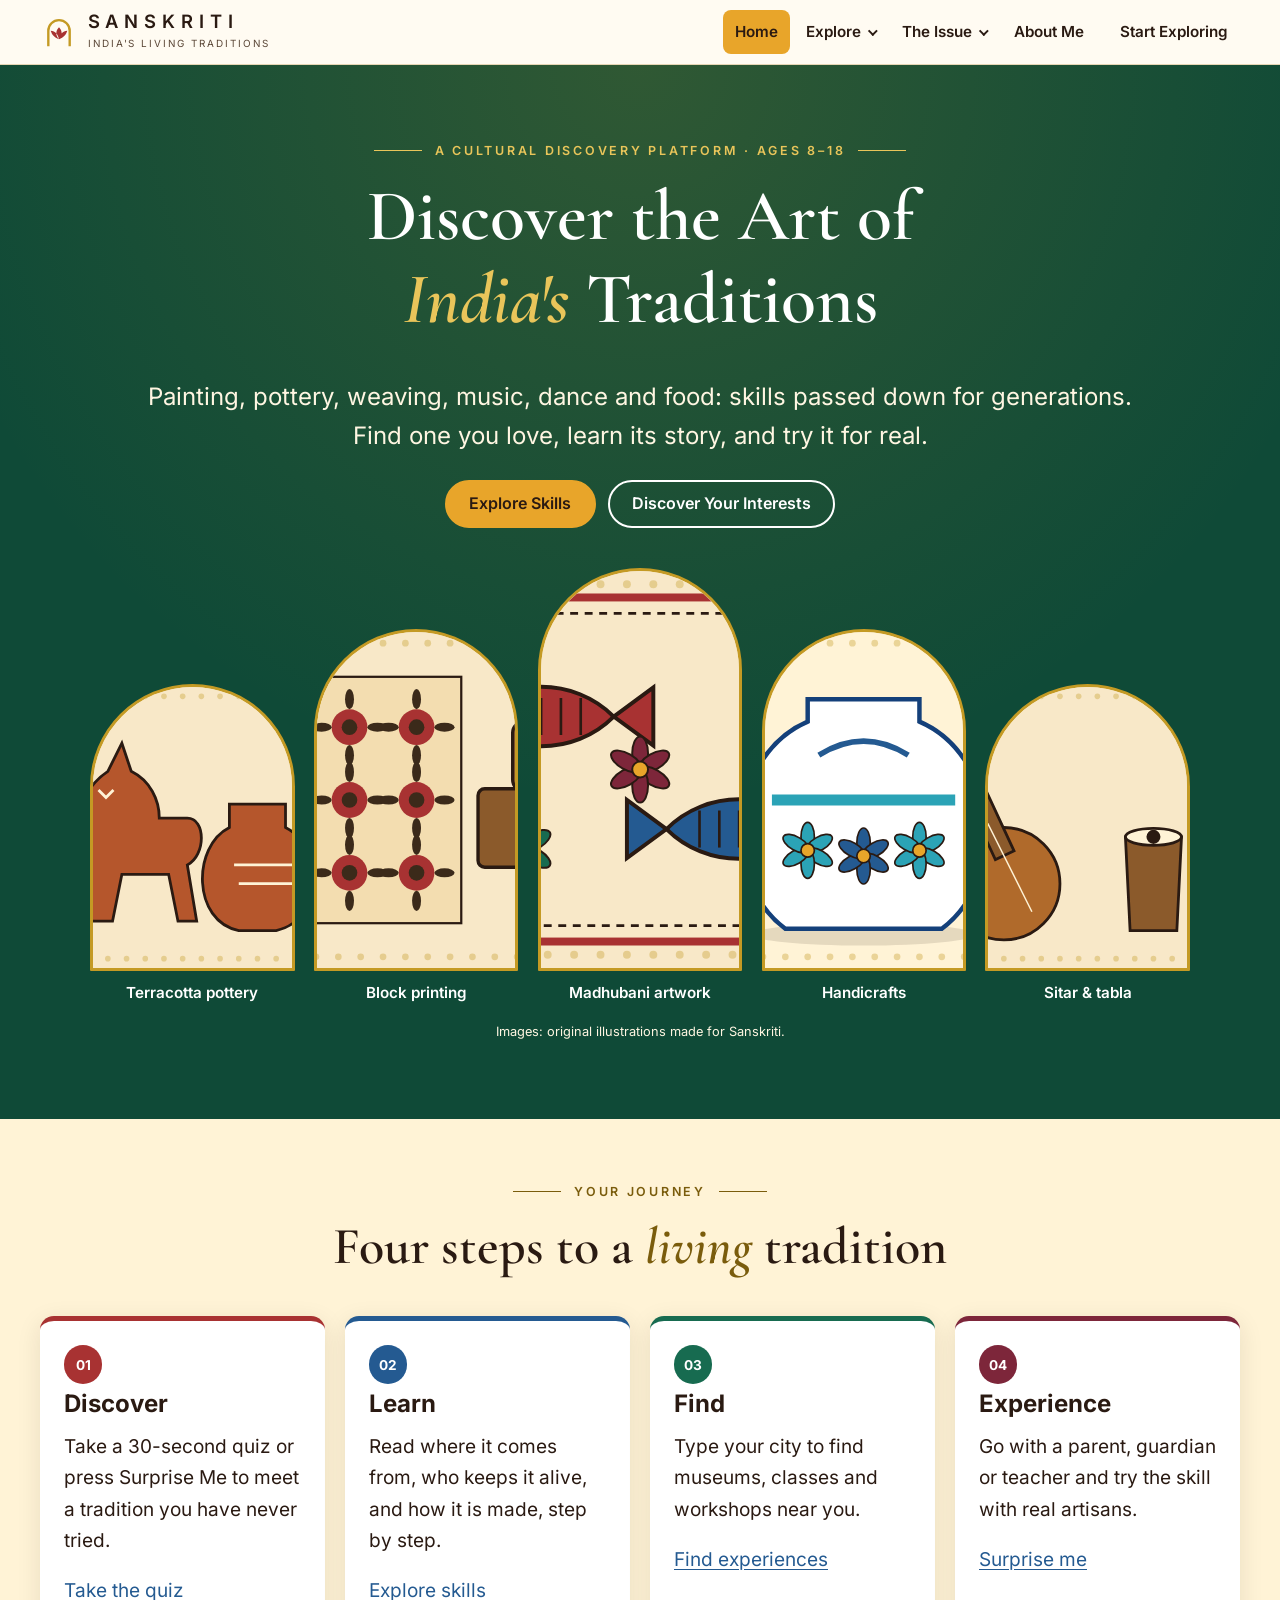
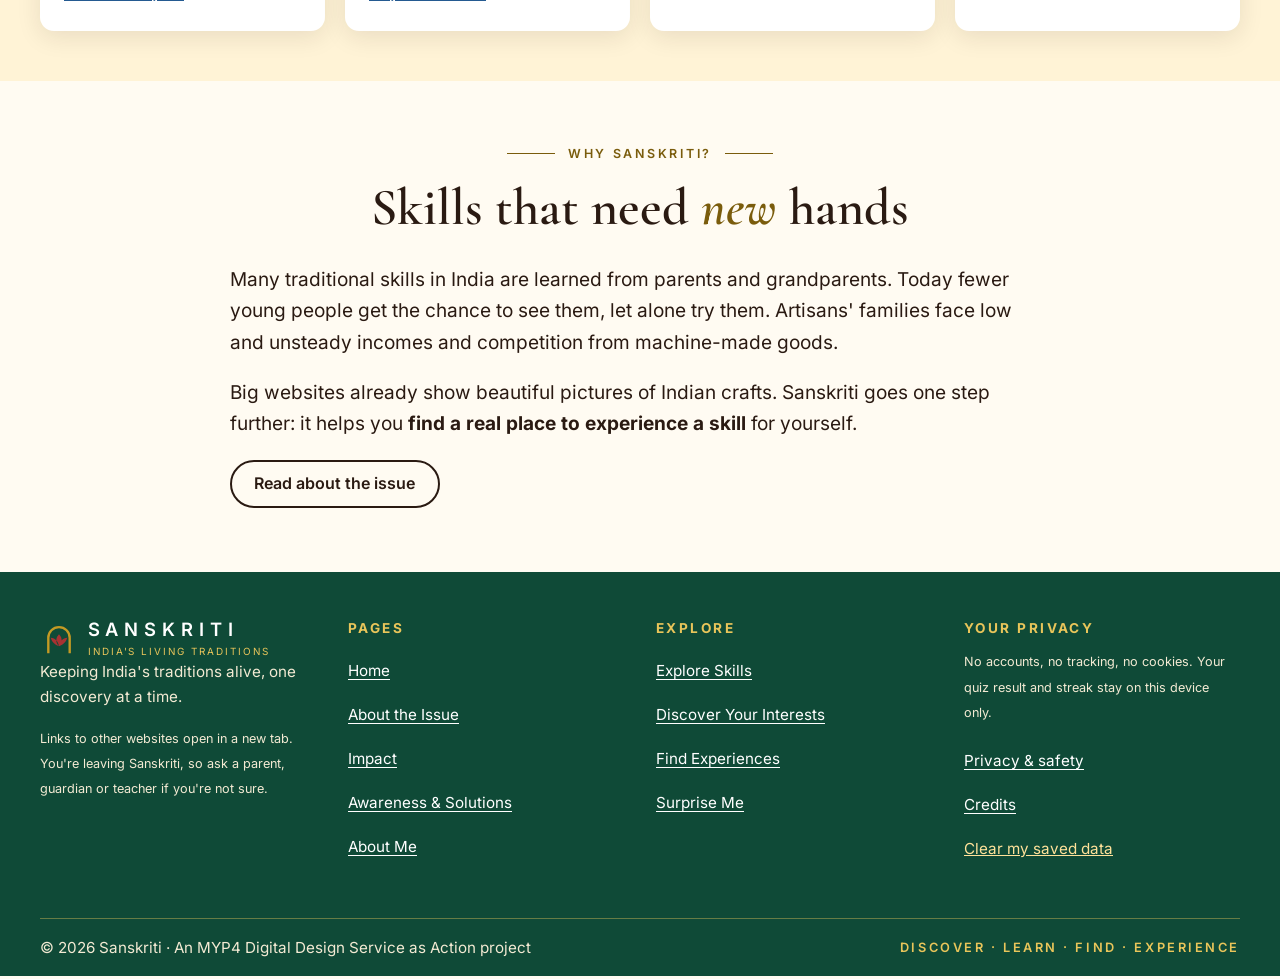
==== commit 387be6ac: "chore: set live site URL for canonical links, share cards and sitemap Co-Authored-By: Claude Opus 5." ====
--- a/index.html
+++ b/index.html
@@ -14,7 +14,10 @@
 <meta property="og:title" content="Sanskriti – Discover India's Living Traditions">
 <meta property="og:description" content="A friendly guide for ages 8–18 to discover, learn, find and experience traditional Indian arts, crafts, music, dance and food.">
 <meta name="twitter:card" content="summary_large_image">
-<meta property="og:image" content="assets/img/share.png">
+<link rel="canonical" href="https://agastyajohridxb.github.io/sanskriti/">
+<meta property="og:url" content="https://agastyajohridxb.github.io/sanskriti/">
+<meta property="og:image" content="https://agastyajohridxb.github.io/sanskriti/assets/img/share.png">
+<meta name="twitter:image" content="https://agastyajohridxb.github.io/sanskriti/assets/img/share.png">
 <link rel="icon" href="assets/icons/favicon.svg" type="image/svg+xml">
 <link rel="icon" href="assets/icons/favicon-32.png" sizes="32x32" type="image/png">
 <link rel="apple-touch-icon" href="assets/icons/apple-touch-icon.png">
@@ -24,7 +27,7 @@
 <link rel="stylesheet" href="assets/css/site.css">
 <script>document.documentElement.classList.add('js')</script>
 <script type="module" src="assets/js/main.js"></script>
-<script type="application/ld+json">{"@context":"https://schema.org","@graph":[{"@type":"WebSite","name":"Sanskriti – India's Living Traditions","inLanguage":"en","description":"A friendly guide for ages 8–18 to discover, learn, find and experience traditional Indian arts, crafts, music, dance and food."},{"@type":"CreativeWork","name":"Sanskriti","about":"Traditional Indian arts, crafts, music, dance and food","audience":{"@type":"Audience","audienceType":"Young people aged 8–18"},"creator":{"@type":"Person","name":"Agastya"},"educationalUse":"MYP4 Digital Design project","isAccessibleForFree":true,"license":"https://opensource.org/licenses/MIT"}]}</script>
+<script type="application/ld+json">{"@context":"https://schema.org","@graph":[{"@type":"WebSite","name":"Sanskriti – India's Living Traditions","url":"https://agastyajohridxb.github.io/sanskriti/","inLanguage":"en","description":"A friendly guide for ages 8–18 to discover, learn, find and experience traditional Indian arts, crafts, music, dance and food."},{"@type":"CreativeWork","name":"Sanskriti","about":"Traditional Indian arts, crafts, music, dance and food","audience":{"@type":"Audience","audienceType":"Young people aged 8–18"},"creator":{"@type":"Person","name":"Agastya"},"educationalUse":"MYP4 Digital Design project","isAccessibleForFree":true,"license":"https://opensource.org/licenses/MIT"}]}</script>
 <!-- /@head -->
 </head>
 <body>
--- a/assets/css/site.css
+++ b/assets/css/site.css
@@ -2,7 +2,7 @@
 /* ==== tokens.css ==== */
 /* Sanskriti design tokens. Palette hex values come from the project specification. */
 @font-face{font-family:"Cormorant Garamond";font-style:normal;font-weight:600;font-display:swap;src:url("../fonts/cormorant-garamond-latin-600-normal.woff2") format("woff2")}
-@font-face{font-family:"Cormorant Garamond";font-style:italic;font-weight:600;font-display:swap;src:url("../fonts/cormorant-garamond-latin-600-italic.woff2") format("woff2")}
+@font-face{font-family:"Cormorant Garamond";font-style:italic;font-weight:600;font-display:optional;src:url("../fonts/cormorant-garamond-latin-600-italic.woff2") format("woff2")}
 @font-face{font-family:"Inter";font-style:normal;font-weight:400;font-display:swap;src:url("../fonts/inter-latin-400-normal.woff2") format("woff2")}
 @font-face{font-family:"Inter";font-style:normal;font-weight:600;font-display:swap;src:url("../fonts/inter-latin-600-normal.woff2") format("woff2")}
 @font-face{font-family:"Inter";font-style:normal;font-weight:700;font-display:swap;src:url("../fonts/inter-latin-700-normal.woff2") format("woff2")}
@@ -275,3 +275,4 @@
 .pledges label{display:flex;gap:.8rem;align-items:flex-start;font-weight:600;padding:.6rem 0;min-height:44px;cursor:pointer}
 .pledges input{width:1.5rem;height:1.5rem;flex:none;margin-top:.15rem;accent-color:var(--south-green)}
 .notfound{min-height:60vh;display:grid;place-items:center;text-align:center}
+#skill{min-height:100vh}
